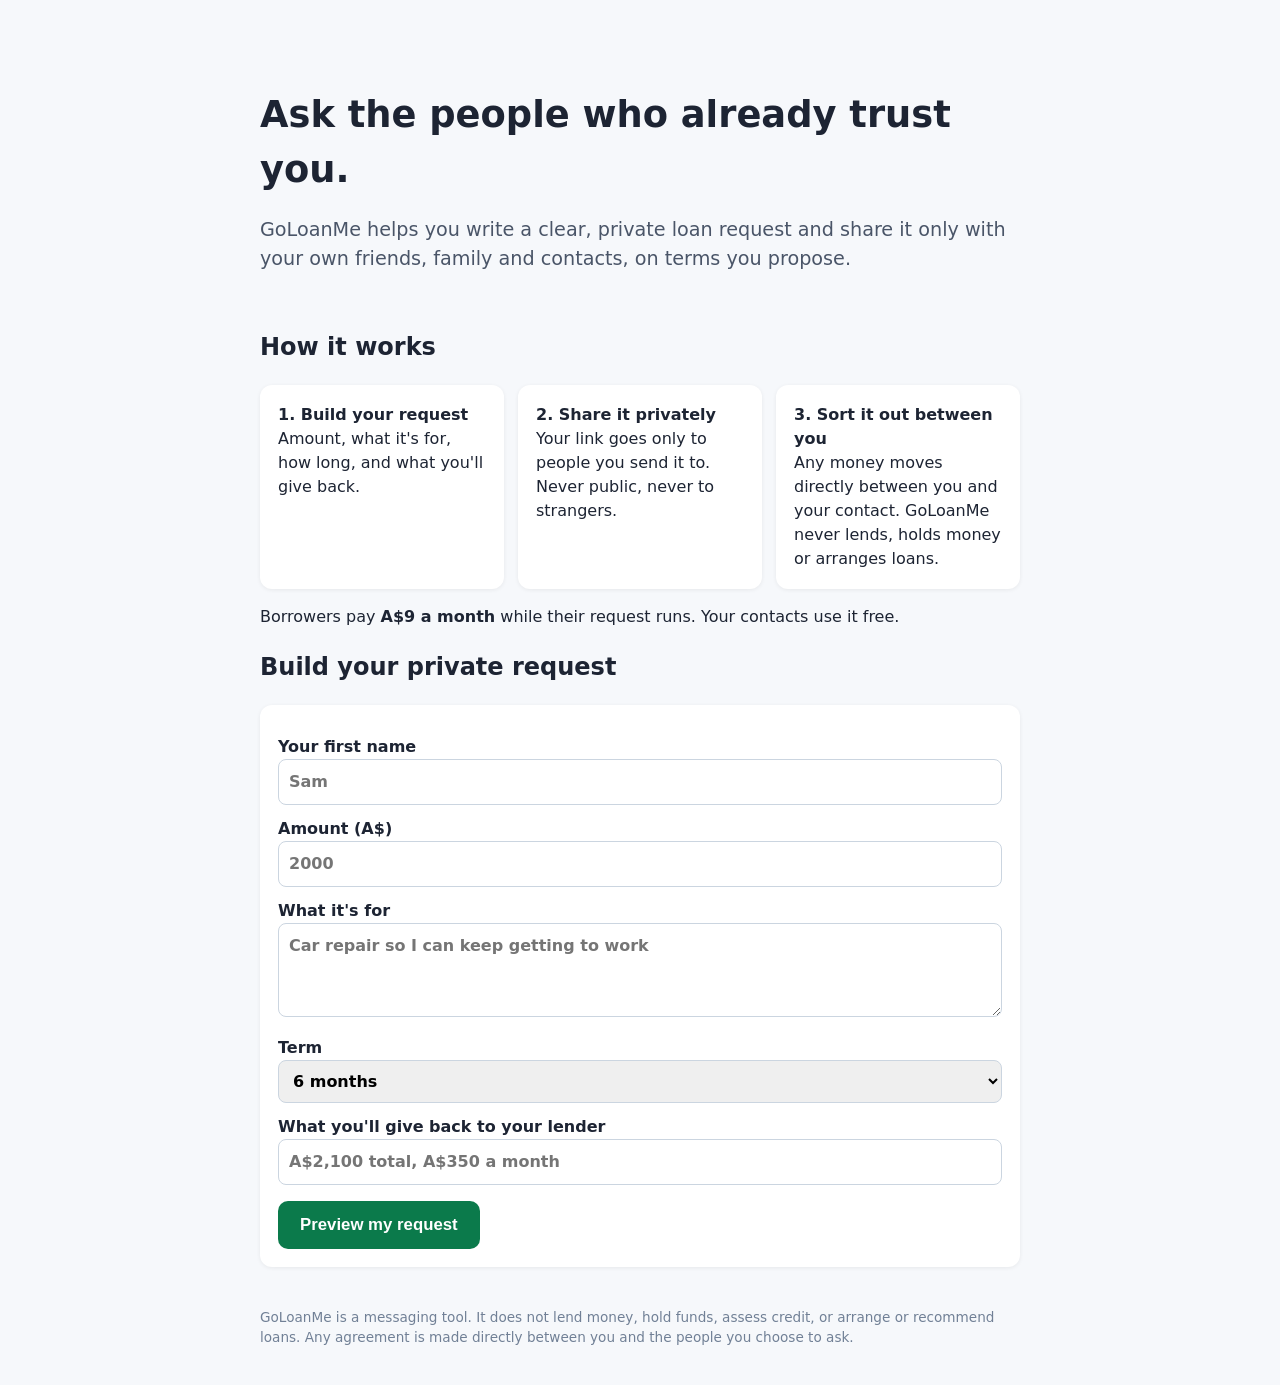
==== index.html @ dd12d8fb "GoLoanMe test 1 landing page" ====
<!doctype html><html lang="en"><head><meta charset="utf-8"><meta name="viewport" content="width=device-width,initial-scale=1">
<title>GoLoanMe – ask the people who know you</title>
<style>
body{font-family:system-ui,-apple-system,sans-serif;margin:0;color:#1d2433;background:#f6f8fb;line-height:1.5}
.w{max-width:760px;margin:auto;padding:24px}h1{font-size:2.3rem;margin:.4em 0}.hero{padding:48px 0 16px}
.sub{font-size:1.2rem;color:#4a5568}.steps{display:grid;grid-template-columns:repeat(auto-fit,minmax(200px,1fr));gap:14px}
.card{background:#fff;border-radius:12px;padding:18px;box-shadow:0 1px 4px #0001}label{display:block;margin-top:12px;font-weight:600}
input,select,textarea{width:100%;padding:10px;border:1px solid #cbd5e0;border-radius:8px;font:inherit;box-sizing:border-box}
.btn{display:inline-block;background:#0b7a4b;color:#fff;padding:14px 22px;border-radius:10px;text-decoration:none;font-weight:700;border:0;font-size:1.05rem;cursor:pointer;margin-top:16px}
#preview{display:none;border-left:5px solid #0b7a4b}.note{font-size:.85rem;color:#718096}.ok{background:#e6f6ee;padding:14px;border-radius:10px;display:none}
</style></head><body><div class="w">
<div class="ok" id="paid">Thanks, your month one is paid. Copy your request below and send it privately to the people you choose.</div>
<div class="hero"><h1>Ask the people who already trust you.</h1>
<p class="sub">GoLoanMe helps you write a clear, private loan request and share it only with your own friends, family and contacts, on terms you propose.</p></div>
<h2>How it works</h2><div class="steps">
<div class="card"><b>1. Build your request</b><br>Amount, what it's for, how long, and what you'll give back.</div>
<div class="card"><b>2. Share it privately</b><br>Your link goes only to people you send it to. Never public, never to strangers.</div>
<div class="card"><b>3. Sort it out between you</b><br>Any money moves directly between you and your contact. GoLoanMe never lends, holds money or arranges loans.</div></div>
<p>Borrowers pay <b>A$9 a month</b> while their request runs. Your contacts use it free.</p>
<h2>Build your private request</h2><form class="card" id="f">
<label>Your first name<input id="n" required placeholder="Sam"></label>
<label>Amount (A$)<input id="a" type="number" min="50" required placeholder="2000"></label>
<label>What it's for<textarea id="p" rows="3" required placeholder="Car repair so I can keep getting to work"></textarea></label>
<label>Term<select id="t"><option>1 month</option><option>3 months</option><option selected>6 months</option><option>12 months</option><option>24 months</option></select></label>
<label>What you'll give back to your lender<input id="r" required placeholder="A$2,100 total, A$350 a month"></label>
<button class="btn" type="submit">Preview my request</button></form>
<div class="card" id="preview"><h3>Your private request</h3><div id="pv"></div>
<a class="btn" href="https://buy.stripe.com/bJecMY5qzdhB0QM8gLfEk06">Pay A$9 for month one</a>
<p class="note">A$9 a month subscription, cancel any time. You're paying for the request tool only.</p></div>
<p class="note" style="margin-top:40px">GoLoanMe is a messaging tool. It does not lend money, hold funds, assess credit, or arrange or recommend loans. Any agreement is made directly between you and the people you choose to ask.</p>
</div><script>
const $=i=>document.getElementById(i),e=s=>s.replace(/[&<>"]/g,c=>({'&':'&amp;','<':'&lt;','>':'&gt;','"':'&quot;'}[c]));
if(location.search.includes('paid=1'))$('paid').style.display='block';
$('f').onsubmit=ev=>{ev.preventDefault();$('pv').innerHTML=`<p>Hi, it's ${e($('n').value)}. I'm asking a few people I trust if they could help with a private loan of <b>A$${Number($('a').value).toLocaleString()}</b>.</p><p><b>What it's for:</b> ${e($('p').value)}</p><p><b>Term:</b> ${e($('t').value)}</p><p><b>What I'll give back:</b> ${e($('r').value)}</p><p>No pressure at all. Just reply to me directly if you're open to it.</p>`;$('preview').style.display='block';$('preview').scrollIntoView({behavior:'smooth'})};
</script></body></html>
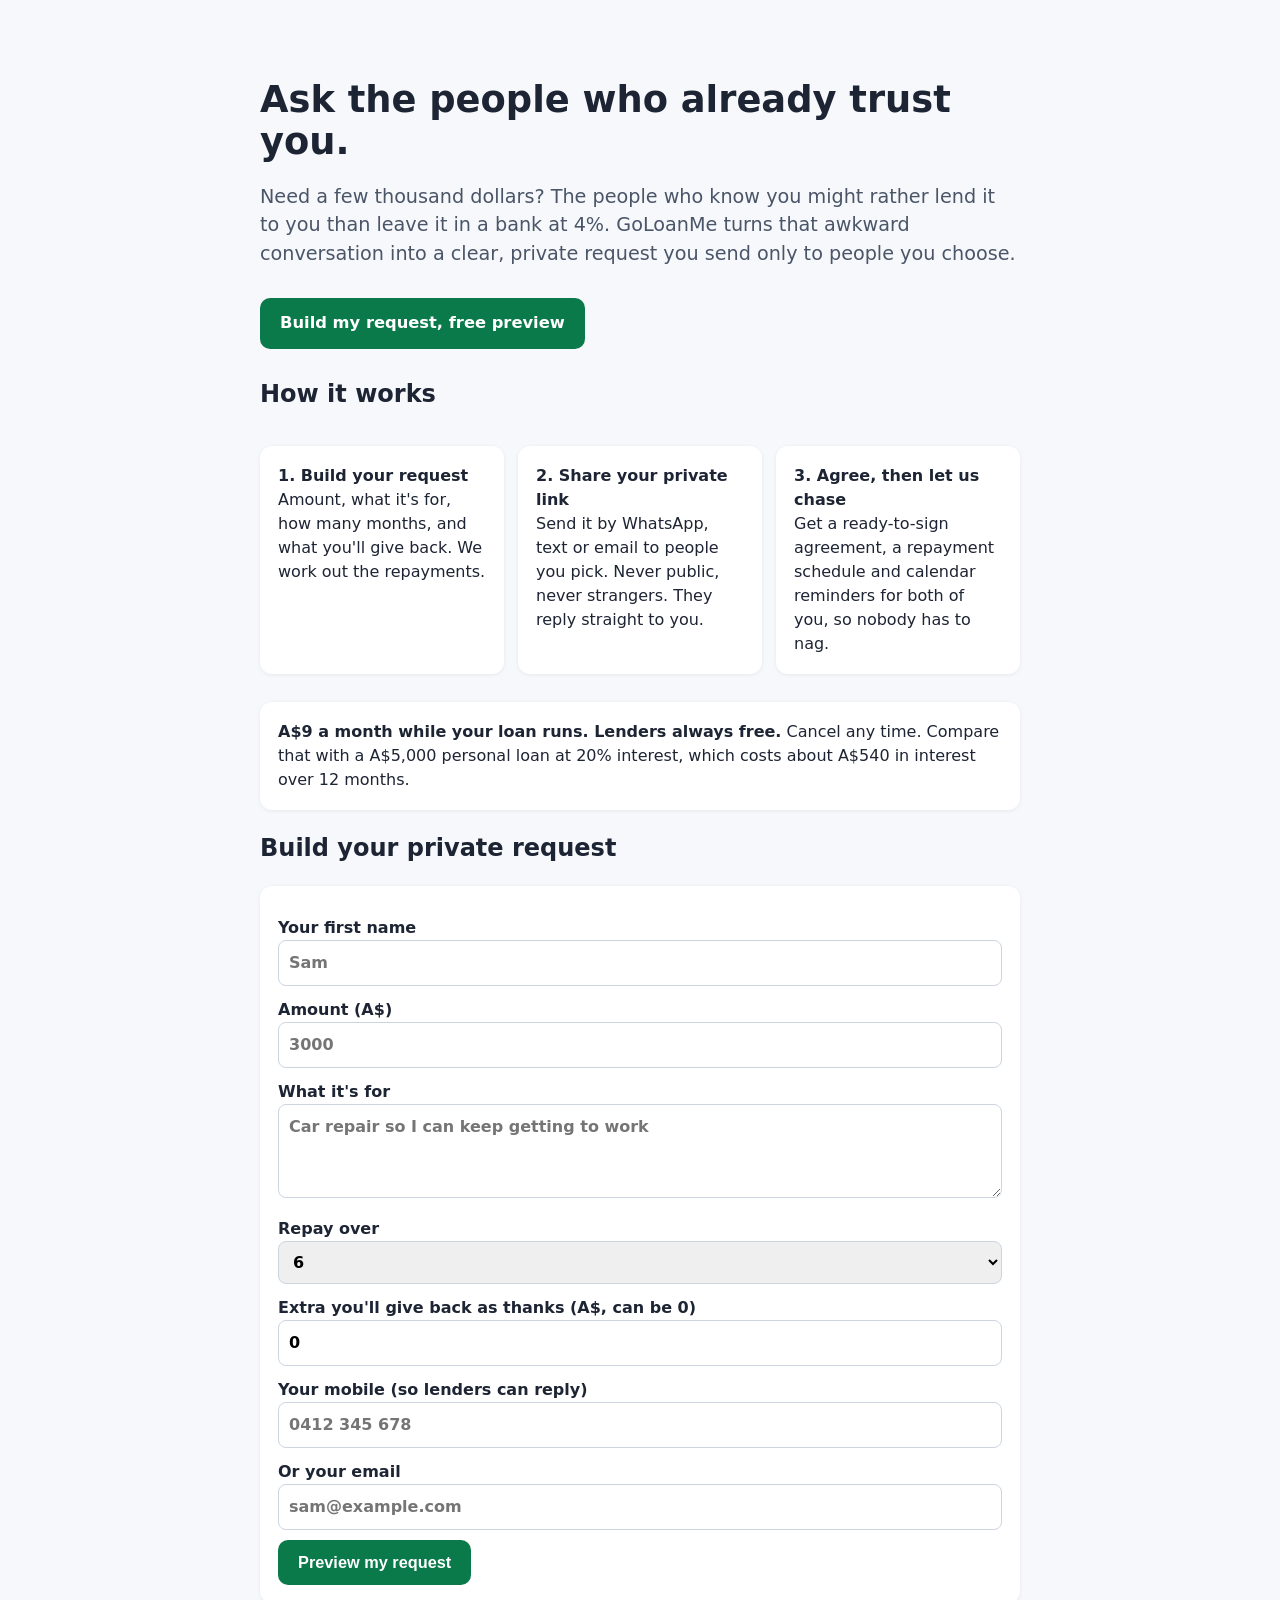
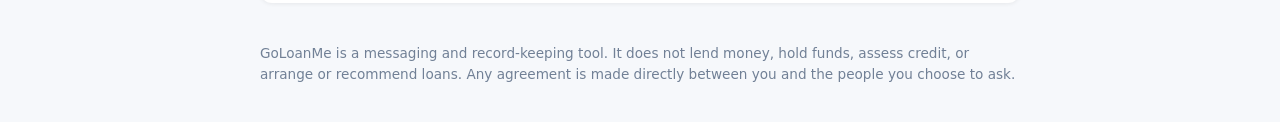
==== commit d5b6b71c: "GoLoanMe v2: paid flow delivers share link, lender page, agreement, repayment reminders" ====
--- a/index.html
+++ b/index.html
@@ -1,35 +1,50 @@
 <!doctype html><html lang="en"><head><meta charset="utf-8"><meta name="viewport" content="width=device-width,initial-scale=1">
-<title>GoLoanMe – ask the people who know you</title>
-<style>
-body{font-family:system-ui,-apple-system,sans-serif;margin:0;color:#1d2433;background:#f6f8fb;line-height:1.5}
-.w{max-width:760px;margin:auto;padding:24px}h1{font-size:2.3rem;margin:.4em 0}.hero{padding:48px 0 16px}
-.sub{font-size:1.2rem;color:#4a5568}.steps{display:grid;grid-template-columns:repeat(auto-fit,minmax(200px,1fr));gap:14px}
-.card{background:#fff;border-radius:12px;padding:18px;box-shadow:0 1px 4px #0001}label{display:block;margin-top:12px;font-weight:600}
-input,select,textarea{width:100%;padding:10px;border:1px solid #cbd5e0;border-radius:8px;font:inherit;box-sizing:border-box}
-.btn{display:inline-block;background:#0b7a4b;color:#fff;padding:14px 22px;border-radius:10px;text-decoration:none;font-weight:700;border:0;font-size:1.05rem;cursor:pointer;margin-top:16px}
-#preview{display:none;border-left:5px solid #0b7a4b}.note{font-size:.85rem;color:#718096}.ok{background:#e6f6ee;padding:14px;border-radius:10px;display:none}
-</style></head><body><div class="w">
-<div class="ok" id="paid">Thanks, your month one is paid. Copy your request below and send it privately to the people you choose.</div>
+<title>GoLoanMe | Ask the people who already trust you</title><meta name="description" content="Write a clear private loan request and share it only with friends and family. Repayment schedule, agreement and reminders included. A$9 a month, lenders free.">
+<link rel="stylesheet" href="style.css"></head><body><div class="w">
+<div id="home">
 <div class="hero"><h1>Ask the people who already trust you.</h1>
-<p class="sub">GoLoanMe helps you write a clear, private loan request and share it only with your own friends, family and contacts, on terms you propose.</p></div>
+<p class="sub">Need a few thousand dollars? The people who know you might rather lend it to you than leave it in a bank at 4%. GoLoanMe turns that awkward conversation into a clear, private request you send only to people you choose.</p>
+<a class="btn" href="#build">Build my request, free preview</a></div>
 <h2>How it works</h2><div class="steps">
-<div class="card"><b>1. Build your request</b><br>Amount, what it's for, how long, and what you'll give back.</div>
-<div class="card"><b>2. Share it privately</b><br>Your link goes only to people you send it to. Never public, never to strangers.</div>
-<div class="card"><b>3. Sort it out between you</b><br>Any money moves directly between you and your contact. GoLoanMe never lends, holds money or arranges loans.</div></div>
-<p>Borrowers pay <b>A$9 a month</b> while their request runs. Your contacts use it free.</p>
-<h2>Build your private request</h2><form class="card" id="f">
-<label>Your first name<input id="n" required placeholder="Sam"></label>
-<label>Amount (A$)<input id="a" type="number" min="50" required placeholder="2000"></label>
-<label>What it's for<textarea id="p" rows="3" required placeholder="Car repair so I can keep getting to work"></textarea></label>
-<label>Term<select id="t"><option>1 month</option><option>3 months</option><option selected>6 months</option><option>12 months</option><option>24 months</option></select></label>
-<label>What you'll give back to your lender<input id="r" required placeholder="A$2,100 total, A$350 a month"></label>
+<div class="card"><b>1. Build your request</b><br>Amount, what it's for, how many months, and what you'll give back. We work out the repayments.</div>
+<div class="card"><b>2. Share your private link</b><br>Send it by WhatsApp, text or email to people you pick. Never public, never strangers. They reply straight to you.</div>
+<div class="card"><b>3. Agree, then let us chase</b><br>Get a ready-to-sign agreement, a repayment schedule and calendar reminders for both of you, so nobody has to nag.</div></div>
+<div class="card"><b>A$9 a month while your loan runs. Lenders always free.</b> Cancel any time. Compare that with a A$5,000 personal loan at 20% interest, which costs about A$540 in interest over 12 months.</div>
+<h2 id="build">Build your private request</h2><form class="card" id="f">
+<label>Your first name<input id="name" required placeholder="Sam"></label>
+<label>Amount (A$)<input id="amount" type="number" min="50" required placeholder="3000"></label>
+<label>What it's for<textarea id="purpose" rows="3" required placeholder="Car repair so I can keep getting to work"></textarea></label>
+<label>Repay over<select id="months"><option>1</option><option>3</option><option selected>6</option><option>12</option><option>24</option></select></label>
+<label>Extra you'll give back as thanks (A$, can be 0)<input id="extra" type="number" min="0" value="0"></label>
+<label>Your mobile (so lenders can reply)<input id="phone" placeholder="0412 345 678"></label>
+<label>Or your email<input id="email" type="email" placeholder="sam@example.com"></label>
 <button class="btn" type="submit">Preview my request</button></form>
-<div class="card" id="preview"><h3>Your private request</h3><div id="pv"></div>
-<a class="btn" href="https://buy.stripe.com/bJecMY5qzdhB0QM8gLfEk06">Pay A$9 for month one</a>
-<p class="note">A$9 a month subscription, cancel any time. You're paying for the request tool only.</p></div>
-<p class="note" style="margin-top:40px">GoLoanMe is a messaging tool. It does not lend money, hold funds, assess credit, or arrange or recommend loans. Any agreement is made directly between you and the people you choose to ask.</p>
-</div><script>
-const $=i=>document.getElementById(i),e=s=>s.replace(/[&<>"]/g,c=>({'&':'&amp;','<':'&lt;','>':'&gt;','"':'&quot;'}[c]));
-if(location.search.includes('paid=1'))$('paid').style.display='block';
-$('f').onsubmit=ev=>{ev.preventDefault();$('pv').innerHTML=`<p>Hi, it's ${e($('n').value)}. I'm asking a few people I trust if they could help with a private loan of <b>A$${Number($('a').value).toLocaleString()}</b>.</p><p><b>What it's for:</b> ${e($('p').value)}</p><p><b>Term:</b> ${e($('t').value)}</p><p><b>What I'll give back:</b> ${e($('r').value)}</p><p>No pressure at all. Just reply to me directly if you're open to it.</p>`;$('preview').style.display='block';$('preview').scrollIntoView({behavior:'smooth'})};
+<div class="card req hide" id="preview"><h3>This is what your contacts will see</h3><div id="pv"></div>
+<a class="btn" id="pay" href="https://buy.stripe.com/bJecMY5qzdhB0QM8gLfEk06">Pay A$9 and get my private link</a>
+<p class="note">After payment you come straight back here with your share link, agreement, repayment schedule and reminders. A$9 a month, cancel any time.</p></div>
+</div>
+<div id="paid" class="hide"><div class="ok"><b>You're set.</b> Your month one is paid. Here's everything you need.</div>
+<div class="card"><h3>1. Send your private link</h3><p>Only people you send this to can see it.</p><code id="link"></code>
+<div id="share"></div><button class="btn alt" id="copy">Copy link</button></div>
+<div class="card"><h3>2. When someone says yes</h3><label>Lender's name<input id="lender" placeholder="Aunty Jo"></label>
+<a class="btn" id="agree" target="_blank">Open the agreement to sign</a><button class="btn alt" id="icsb">Add my repayment reminders</button>
+<p class="note">Send your lender the same agreement link. It has their own reminders button too.</p></div>
+<div class="card"><h3>Your repayment schedule</h3><table id="sched"></table></div></div>
+<div id="lost" class="hide card">Payment received, but this browser lost your request. Rebuild it below and press Preview; you won't be charged twice. <a href="./#build">Rebuild my request</a></div>
+<p class="note" style="margin-top:40px">GoLoanMe is a messaging and record-keeping tool. It does not lend money, hold funds, assess credit, or arrange or recommend loans. Any agreement is made directly between you and the people you choose to ask.</p>
+</div><script src="app.js"></script><script>
+let R=JSON.parse(localStorage.getItem('glm_req')||'null');const paid=/paid=1/.test(location.search)||localStorage.getItem('glm_paid');
+function read(){const v=i=>$(i).value;return{name:v('name'),amount:v('amount'),purpose:v('purpose'),months:v('months'),extra:v('extra')||0,phone:v('phone'),email:v('email'),start:new Date().toISOString().slice(0,10)}}
+$('f').onsubmit=ev=>{ev.preventDefault();R=read();if(!R.phone&&!R.email){alert('Add a mobile or email so people can reply to you.');return}
+ localStorage.setItem('glm_req',JSON.stringify(R));$('pv').innerHTML=reqHtml(R);$('preview').classList.remove('hide');
+ if(paid){$('pay').textContent='Get my private link';$('pay').href='?paid=1'}$('preview').scrollIntoView({behavior:'smooth'})};
+function showPaid(){localStorage.setItem('glm_paid','1');if(!R){$('lost').classList.remove('hide');return}$('home').classList.add('hide');$('paid').classList.remove('hide');
+ const base=location.href.replace(/[^/]*([?#].*)?$/,''),link=base+'r.html#'+enc(R);$('link').textContent=link;
+ const msg=`Hi, it's ${R.name}. I'm asking a few people I trust about a private loan. No pressure at all, here are the details: ${link}`;
+ $('share').innerHTML=`<a class="btn" href="https://wa.me/?text=${encodeURIComponent(msg)}">Share on WhatsApp</a><a class="btn alt" href="sms:?&body=${encodeURIComponent(msg)}">Share by text</a><a class="btn alt" href="mailto:?subject=${encodeURIComponent('A private favour')}&body=${encodeURIComponent(msg)}">Share by email</a>`;
+ $('copy').onclick=()=>{navigator.clipboard.writeText(msg);$('copy').textContent='Copied'};
+ const upd=()=>{const r={...R,lender:$('lender').value};$('agree').href=base+'agreement.html#'+enc(r)};$('lender').oninput=upd;upd();
+ $('icsb').onclick=()=>ics({...R,lender:$('lender').value},'borrower');
+ $('sched').innerHTML='<tr><th>#</th><th>Due</th><th>Amount</th></tr>'+schedule(R).map(x=>`<tr><td>${x.no}</td><td>${x.date.toLocaleDateString('en-AU')}</td><td>${money(x.amt)}</td></tr>`).join('')}
+if(/paid=1/.test(location.search))showPaid();
 </script></body></html>
--- a/style.css
+++ b/style.css
@@ -0,0 +1,10 @@
+body{font-family:system-ui,-apple-system,sans-serif;margin:0;color:#1d2433;background:#f6f8fb;line-height:1.5}
+.w{max-width:760px;margin:auto;padding:24px}h1{font-size:2.3rem;margin:.4em 0;line-height:1.15}.hero{padding:40px 0 8px}
+.sub{font-size:1.2rem;color:#4a5568}.steps{display:grid;grid-template-columns:repeat(auto-fit,minmax(200px,1fr));gap:14px}
+.card{background:#fff;border-radius:12px;padding:18px;box-shadow:0 1px 4px #0001;margin:14px 0}label{display:block;margin-top:12px;font-weight:600}
+input,select,textarea{width:100%;padding:10px;border:1px solid #cbd5e0;border-radius:8px;font:inherit;box-sizing:border-box}
+.btn{display:inline-block;background:#0b7a4b;color:#fff;padding:13px 20px;border-radius:10px;text-decoration:none;font-weight:700;border:0;font-size:1.02rem;cursor:pointer;margin:10px 8px 0 0}
+.btn.alt{background:#fff;color:#0b7a4b;border:2px solid #0b7a4b}.note{font-size:.85rem;color:#718096}.ok{background:#e6f6ee;padding:14px;border-radius:10px}
+.hide{display:none}table{width:100%;border-collapse:collapse}td,th{padding:6px;border-bottom:1px solid #e2e8f0;text-align:left}
+.req{border-left:5px solid #0b7a4b}code{word-break:break-all;background:#edf2f7;padding:4px;border-radius:4px;display:block}
+@media print{.noprint{display:none}body{background:#fff}.card{box-shadow:none}}
